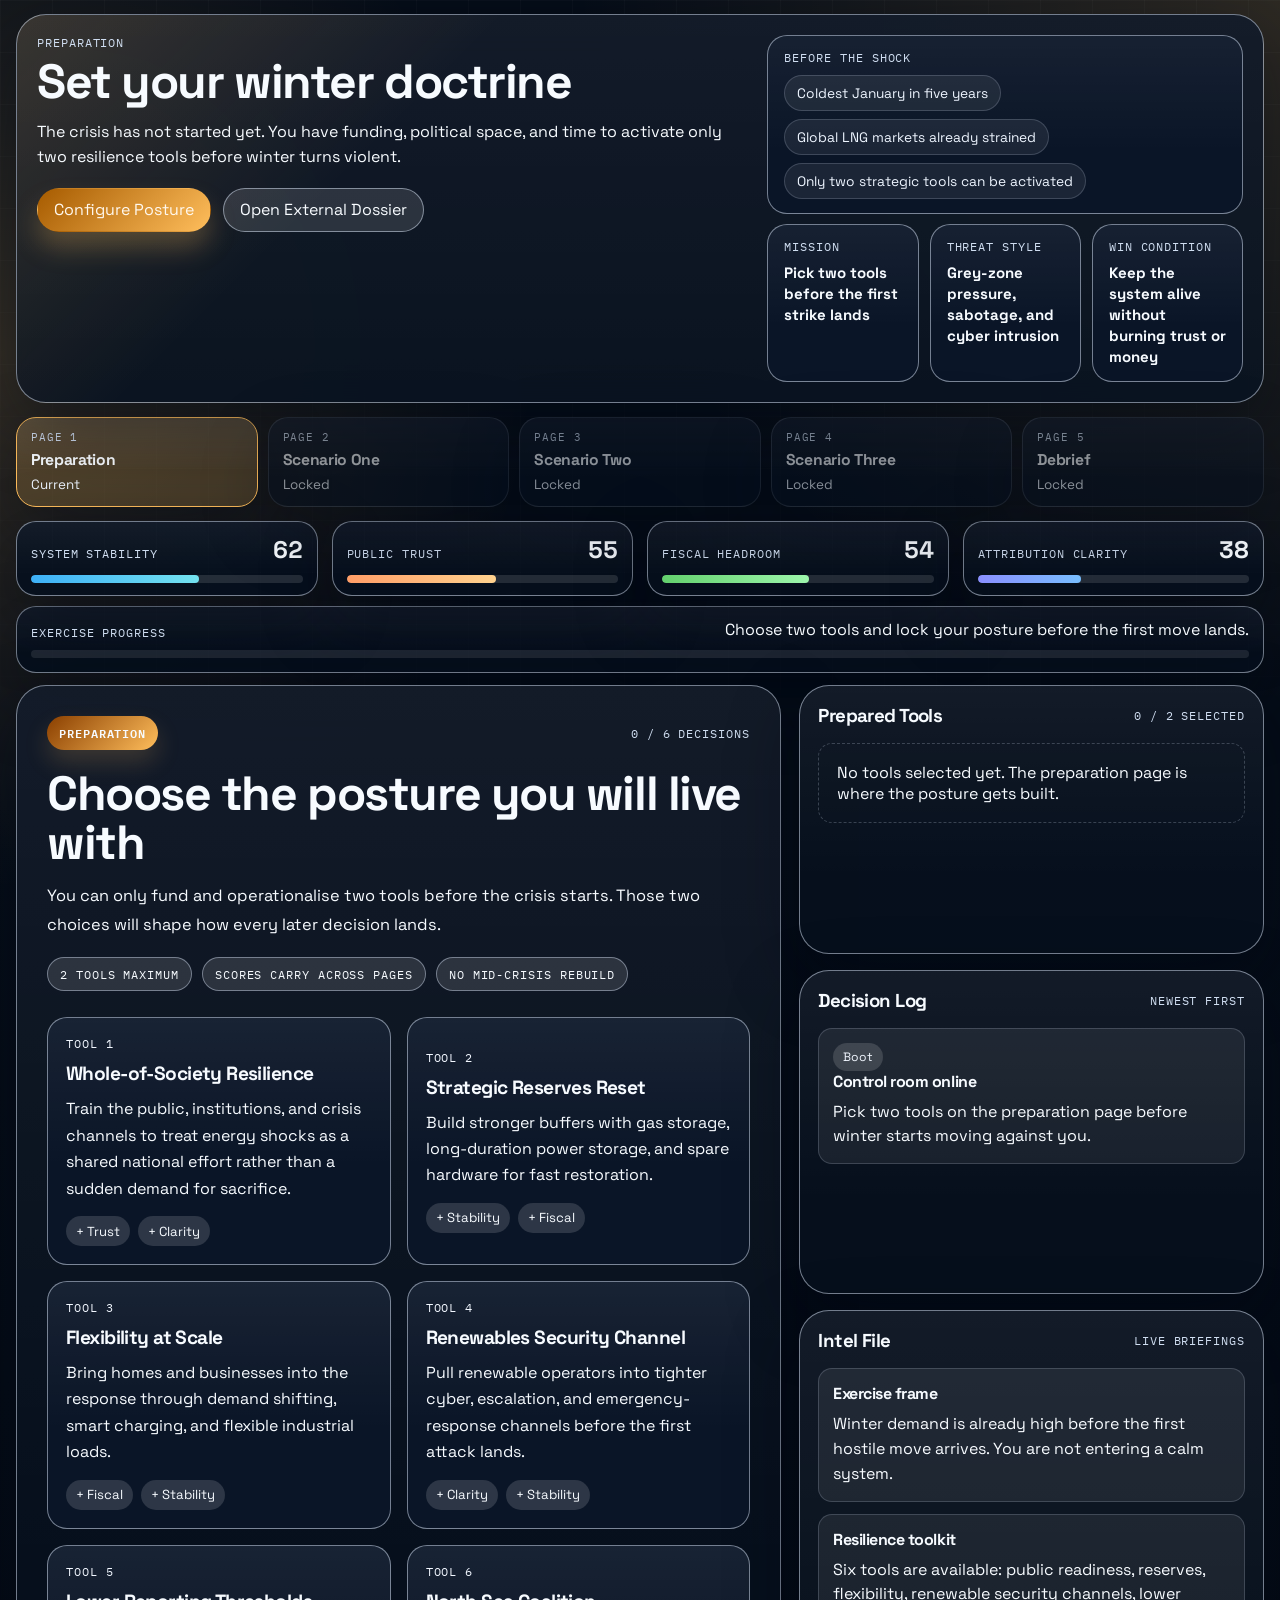
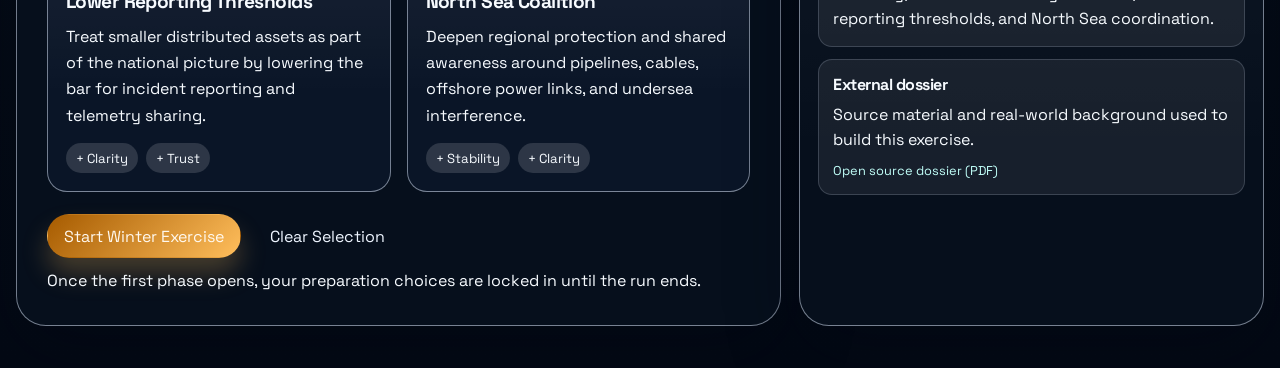
==== index.html @ a624d45d "New game" ====
<!doctype html>
<html lang="en">
  <head>
    <meta charset="utf-8" />
    <meta name="viewport" content="width=device-width, initial-scale=1" />
    <title>Grey Zone Grid | Preparation</title>
    <link rel="preconnect" href="https://fonts.googleapis.com" />
    <link rel="preconnect" href="https://fonts.gstatic.com" crossorigin />
    <link
      href="https://fonts.googleapis.com/css2?family=IBM+Plex+Mono:wght@400;500;600&family=Space+Grotesk:wght@400;500;700&display=swap"
      rel="stylesheet"
    />
    <link rel="stylesheet" href="styles.css?v=20260312l" />
  </head>
  <body data-page="prep">
    <div class="app-shell">
      <header class="hero">
        <div class="hero-copy">
          <p class="eyebrow" id="pageEyebrow"></p>
          <h1 id="pageHeading"></h1>
          <p class="hero-dek" id="pageDek"></p>
          <div class="hero-actions" id="heroActions"></div>
        </div>

        <div class="hero-side">
          <div class="schematic-card">
            <p class="mini-label" id="pageContextLabel"></p>
            <div class="schematic-grid" aria-hidden="true">
              <span class="schematic-node node-gas"></span>
              <span class="schematic-node node-grid"></span>
              <span class="schematic-node node-wind"></span>
              <span class="schematic-node node-terminal"></span>
              <span class="schematic-line line-one"></span>
              <span class="schematic-line line-two"></span>
              <span class="schematic-line line-three"></span>
            </div>
            <ul class="scenario-list" id="pageContextList"></ul>
          </div>

          <div class="hero-stat-grid" id="pageStatGrid"></div>
        </div>
      </header>

      <nav class="phase-nav" id="phaseNav" aria-label="Game phases"></nav>

      <main class="control-room" id="game">
        <section class="metric-strip" aria-label="Current resilience scores">
          <article class="metric-card metric-stability">
            <div class="metric-head">
              <span class="metric-label">System Stability</span>
              <span class="metric-value" id="metric-stability-value">62</span>
            </div>
            <div class="metric-bar">
              <span class="metric-fill" id="metric-stability-fill"></span>
            </div>
            <p class="metric-copy" id="metric-stability-copy"></p>
          </article>

          <article class="metric-card metric-trust">
            <div class="metric-head">
              <span class="metric-label">Public Trust</span>
              <span class="metric-value" id="metric-trust-value">55</span>
            </div>
            <div class="metric-bar">
              <span class="metric-fill" id="metric-trust-fill"></span>
            </div>
            <p class="metric-copy" id="metric-trust-copy"></p>
          </article>

          <article class="metric-card metric-fiscal">
            <div class="metric-head">
              <span class="metric-label">Fiscal Headroom</span>
              <span class="metric-value" id="metric-fiscal-value">54</span>
            </div>
            <div class="metric-bar">
              <span class="metric-fill" id="metric-fiscal-fill"></span>
            </div>
            <p class="metric-copy" id="metric-fiscal-copy"></p>
          </article>

          <article class="metric-card metric-clarity">
            <div class="metric-head">
              <span class="metric-label">Attribution Clarity</span>
              <span class="metric-value" id="metric-clarity-value">38</span>
            </div>
            <div class="metric-bar">
              <span class="metric-fill" id="metric-clarity-fill"></span>
            </div>
            <p class="metric-copy" id="metric-clarity-copy"></p>
          </article>
        </section>

        <section class="progress-panel">
          <div class="progress-head">
            <p class="mini-label">Exercise Progress</p>
            <p class="progress-text" id="progressText"></p>
          </div>
          <div class="progress-track" aria-hidden="true">
            <span class="progress-fill" id="progressFill"></span>
          </div>
        </section>

        <section class="room-grid">
          <section class="stage-panel" aria-live="polite">
            <div class="stage-header">
              <span class="phase-chip" id="phaseChip"></span>
              <span class="event-counter" id="eventCounter"></span>
            </div>
            <h2 class="stage-title" id="stageTitle"></h2>
            <p class="stage-lead" id="stageLead"></p>
            <div class="signal-row" id="signalRow"></div>
            <div class="stage-body" id="stageBody"></div>
          </section>

          <aside class="sidebar">
            <section class="panel">
              <div class="panel-head">
                <h3>Prepared Tools</h3>
                <span class="panel-meta" id="toolCounter"></span>
              </div>
              <div class="tool-summary" id="toolSummary"></div>
            </section>

            <section class="panel">
              <div class="panel-head">
                <h3>Decision Log</h3>
                <span class="panel-meta">Newest first</span>
              </div>
              <div class="log-list" id="decisionLog"></div>
            </section>

            <section class="panel">
              <div class="panel-head">
                <h3>Intel File</h3>
                <span class="panel-meta">Live briefings</span>
              </div>
              <div class="source-list" id="sourceList"></div>
            </section>
          </aside>
        </section>
      </main>
    </div>

    <script src="app.js?v=20260312j"></script>
  </body>
</html>
---- styles.css ----
:root {
  --bg: #07111f;
  --bg-alt: #0d1a2d;
  --panel: rgba(7, 16, 30, 0.96);
  --panel-strong: rgba(11, 22, 40, 0.99);
  --panel-soft: rgba(255, 255, 255, 0.05);
  --line: rgba(189, 210, 236, 0.24);
  --line-strong: rgba(221, 234, 252, 0.5);
  --ink: #f7fbff;
  --muted: #d0def1;
  --muted-strong: #eef5ff;
  --muted-soft: #afc2db;
  --teal: #64d6d6;
  --amber: #ffbe5c;
  --red: #ff7270;
  --green: #59cf84;
  --blue: #6da8ff;
  --violet: #8d95ff;
  --tag-ink: #f2f7ff;
  --phase-glow: rgba(255, 190, 92, 0.16);
  --phase-chip-start: #8a3f00;
  --phase-chip-end: #ffbe5c;
  --phase-soft: rgba(255, 190, 92, 0.18);
  --shadow: 0 24px 70px rgba(1, 8, 19, 0.42);
  --radius-xl: 30px;
  --radius-lg: 20px;
  --radius-md: 14px;
  --radius-sm: 10px;
}

* {
  box-sizing: border-box;
}

html {
  scroll-behavior: smooth;
}

html,
body {
  margin: 0;
  min-height: 100%;
}

body {
  color: var(--ink);
  font-family: "Space Grotesk", system-ui, sans-serif;
  background:
    radial-gradient(circle at top right, var(--phase-glow), transparent 30%),
    radial-gradient(circle at left 18%, var(--phase-soft), transparent 26%),
    linear-gradient(180deg, #050d18 0%, #050d18 40%, #030914 100%);
}

body[data-page="prep"] {
  --phase-glow: rgba(255, 190, 92, 0.16);
  --phase-chip-start: #8a3f00;
  --phase-chip-end: #ffbe5c;
  --phase-soft: rgba(255, 190, 92, 0.18);
}

body[data-page="scenario-one"] {
  --phase-glow: rgba(255, 114, 112, 0.18);
  --phase-chip-start: #7d1e2f;
  --phase-chip-end: #ff7270;
  --phase-soft: rgba(255, 114, 112, 0.18);
}

body[data-page="scenario-two"] {
  --phase-glow: rgba(100, 214, 214, 0.18);
  --phase-chip-start: #036f7b;
  --phase-chip-end: #64d6d6;
  --phase-soft: rgba(100, 214, 214, 0.18);
}

body[data-page="scenario-three"] {
  --phase-glow: rgba(109, 168, 255, 0.2);
  --phase-chip-start: #214aa8;
  --phase-chip-end: #6da8ff;
  --phase-soft: rgba(109, 168, 255, 0.18);
}

body[data-page="debrief"] {
  --phase-glow: rgba(141, 149, 255, 0.18);
  --phase-chip-start: #4f52c6;
  --phase-chip-end: #8d95ff;
  --phase-soft: rgba(141, 149, 255, 0.18);
}

body::before {
  content: "";
  position: fixed;
  inset: 0;
  pointer-events: none;
  background:
    linear-gradient(rgba(255, 255, 255, 0.03) 1px, transparent 1px),
    linear-gradient(90deg, rgba(255, 255, 255, 0.03) 1px, transparent 1px);
  background-size: 52px 52px;
  mask-image: linear-gradient(180deg, rgba(0, 0, 0, 0.8), transparent);
}

a {
  color: inherit;
}

button,
input,
select,
textarea {
  font: inherit;
  color: inherit;
}

.app-shell {
  width: min(1480px, calc(100% - 32px));
  margin: 0 auto;
  padding: 14px 0 42px;
}

.hero {
  display: grid;
  grid-template-columns: minmax(0, 1.2fr) minmax(340px, 0.8fr);
  gap: 17px;
  padding: clamp(14px, 2.2vw, 20px);
  border: 1px solid var(--line-strong);
  border-radius: var(--radius-xl);
  background:
    linear-gradient(135deg, var(--phase-glow), transparent 30%),
    linear-gradient(180deg, rgba(255, 255, 255, 0.05), rgba(255, 255, 255, 0.015)),
    var(--panel);
  box-shadow: var(--shadow);
  backdrop-filter: blur(20px);
}

.hero-copy {
  max-width: 860px;
}

.eyebrow,
.mini-label,
.metric-label,
.phase-chip,
.event-counter,
.panel-meta,
.signal-pill,
.tool-tag,
.delta-chip,
.ending-score-label,
.result-kicker,
.choice-tag {
  font-family: "IBM Plex Mono", ui-monospace, monospace;
  letter-spacing: 0.08em;
  text-transform: uppercase;
}

.eyebrow,
.mini-label,
.panel-meta {
  color: var(--muted);
  font-size: 0.73rem;
}

h1,
h2,
h3,
h4,
p {
  margin: 0;
}

h1,
h2,
h3,
h4 {
  letter-spacing: -0.03em;
}

h1 {
  margin-top: 8px;
  font-size: clamp(2rem, 4.4vw, 3rem);
  line-height: 1;
}

.hero-dek {
  margin-top: 14px;
  max-width: 74ch;
  color: var(--ink);
  font-size: 1rem;
  line-height: 1.55;
}

.hero-actions {
  display: flex;
  flex-wrap: wrap;
  gap: 12px;
  margin-top: 18px;
}

.primary-button,
.secondary-button,
.ghost-button,
.secondary-link {
  display: inline-flex;
  align-items: center;
  justify-content: center;
  gap: 10px;
  min-height: 44px;
  padding: 0 16px;
  border-radius: 999px;
  border: 1px solid transparent;
  text-decoration: none;
  cursor: pointer;
  transition:
    transform 160ms ease,
    border-color 160ms ease,
    background-color 160ms ease,
    color 160ms ease,
    box-shadow 160ms ease;
}

.primary-button {
  background: linear-gradient(135deg, #a65b00, #ffbe5c);
  color: #fff8ee;
  box-shadow: 0 16px 26px rgba(255, 190, 92, 0.25);
}

.secondary-button,
.secondary-link {
  border-color: var(--line-strong);
  color: var(--ink);
  background: rgba(255, 255, 255, 0.12);
}

.ghost-button {
  border-color: transparent;
  color: var(--muted-strong);
  background: transparent;
}

.primary-button:hover,
.secondary-button:hover,
.ghost-button:hover,
.secondary-link:hover {
  transform: translateY(-1px);
}

.hero-side {
  display: grid;
  grid-template-columns: 1fr;
  gap: 10px;
  align-items: start;
}

.schematic-card,
.hero-stat {
  position: relative;
  overflow: hidden;
  border-radius: var(--radius-lg);
  border: 1px solid var(--line-strong);
  background:
    linear-gradient(180deg, rgba(255, 255, 255, 0.05), transparent 65%),
    var(--panel-strong);
}

.schematic-card {
  display: grid;
  gap: 10px;
  padding: 14px 16px;
}

.schematic-grid {
  display: none;
}

.schematic-node,
.schematic-line {
  position: absolute;
}

.schematic-node {
  width: 14px;
  height: 14px;
  border-radius: 999px;
  box-shadow: 0 0 0 8px rgba(255, 255, 255, 0.02);
}

.node-gas {
  top: 18px;
  left: 24px;
  background: var(--red);
}

.node-grid {
  top: 40px;
  left: 116px;
  background: var(--amber);
}

.node-wind {
  top: 22px;
  right: 30px;
  background: var(--teal);
}

.node-terminal {
  bottom: 16px;
  right: 78px;
  background: var(--blue);
}

.schematic-line {
  height: 2px;
  border-radius: 999px;
  background: linear-gradient(90deg, rgba(255, 255, 255, 0.1), rgba(255, 255, 255, 0.4));
  transform-origin: left center;
}

.line-one {
  top: 24px;
  left: 36px;
  width: 92px;
  transform: rotate(15deg);
}

.line-two {
  top: 46px;
  left: 130px;
  width: 110px;
  transform: rotate(-10deg);
}

.line-three {
  top: 58px;
  left: 126px;
  width: 74px;
  transform: rotate(33deg);
}

.scenario-list {
  display: flex;
  flex-wrap: wrap;
  gap: 8px;
  padding: 0;
  margin: 0;
  list-style: none;
  color: var(--muted-strong);
  font-size: 0.86rem;
}

.scenario-list li {
  padding: 8px 12px;
  border-radius: 999px;
  border: 1px solid rgba(221, 234, 252, 0.18);
  background: rgba(255, 255, 255, 0.07);
}

.scenario-list li::before {
  display: none;
}

.hero-stat-grid {
  display: grid;
  grid-template-columns: repeat(3, minmax(0, 1fr));
  gap: 11px;
}

.hero-stat {
  display: flex;
  flex-direction: column;
  justify-content: flex-start;
  padding: 14px 16px;
}

.hero-stat strong {
  display: block;
  margin-top: 8px;
  font-size: 0.94rem;
  line-height: 1.4;
  color: var(--ink);
}

.phase-nav {
  display: grid;
  grid-template-columns: repeat(5, minmax(0, 1fr));
  gap: 10px;
  margin-top: 14px;
}

.phase-nav-link {
  display: grid;
  gap: 6px;
  min-height: 72px;
  padding: 12px 14px;
  border-radius: var(--radius-lg);
  border: 1px solid rgba(221, 234, 252, 0.16);
  background:
    linear-gradient(180deg, rgba(255, 255, 255, 0.05), transparent 68%),
    rgba(8, 18, 33, 0.92);
  color: var(--ink);
  text-decoration: none;
  box-shadow: var(--shadow);
}

.phase-nav-link.is-current {
  border-color: var(--phase-chip-end);
  background:
    linear-gradient(180deg, rgba(255, 255, 255, 0.08), transparent 60%),
    var(--phase-soft);
}

.phase-nav-link.is-complete {
  border-color: rgba(89, 207, 132, 0.4);
}

.phase-nav-link.is-locked {
  opacity: 0.55;
  cursor: not-allowed;
}

.phase-nav-step {
  color: var(--muted);
  font-size: 0.7rem;
  font-family: "IBM Plex Mono", ui-monospace, monospace;
  letter-spacing: 0.08em;
  text-transform: uppercase;
}

.phase-nav-label {
  font-size: 0.98rem;
  font-weight: 700;
  letter-spacing: -0.02em;
}

.phase-nav-status {
  color: var(--muted-strong);
  font-size: 0.84rem;
  line-height: 1.35;
}

.control-room {
  margin-top: 14px;
}

.metric-strip {
  display: grid;
  grid-template-columns: repeat(4, minmax(0, 1fr));
  gap: 14px;
}

.metric-card,
.progress-panel,
.stage-panel,
.panel {
  border: 1px solid var(--line-strong);
  background:
    linear-gradient(180deg, rgba(255, 255, 255, 0.05), transparent 72%),
    var(--panel);
  box-shadow: var(--shadow);
}

.metric-card {
  padding: 12px 14px;
  border-radius: var(--radius-lg);
}

.metric-head {
  display: flex;
  align-items: baseline;
  justify-content: space-between;
  gap: 12px;
}

.metric-label {
  font-size: 0.72rem;
  color: var(--muted);
}

.metric-value {
  font-size: 1.5rem;
  font-weight: 700;
  font-variant-numeric: tabular-nums;
}

.metric-bar {
  position: relative;
  overflow: hidden;
  height: 8px;
  margin-top: 10px;
  border-radius: 999px;
  background: rgba(255, 255, 255, 0.12);
}

.metric-fill {
  display: block;
  height: 100%;
  border-radius: inherit;
  width: 0;
}

.metric-stability .metric-fill {
  background: linear-gradient(90deg, #3db0f7, #73e2ef);
}

.metric-trust .metric-fill {
  background: linear-gradient(90deg, #ff9d67, #ffd28e);
}

.metric-fiscal .metric-fill {
  background: linear-gradient(90deg, #63d06d, #9df6ac);
}

.metric-clarity .metric-fill {
  background: linear-gradient(90deg, #8a8fff, #78beff);
}

.metric-copy {
  display: none;
}

.progress-panel {
  margin-top: 10px;
  padding: 12px 14px 14px;
  border-radius: var(--radius-lg);
}

.progress-head {
  display: flex;
  justify-content: space-between;
  gap: 16px;
  align-items: flex-end;
}

.progress-text {
  max-width: 70ch;
  color: var(--ink);
}

.progress-track {
  margin-top: 10px;
  overflow: hidden;
  height: 8px;
  border-radius: 999px;
  background: rgba(255, 255, 255, 0.1);
}

.progress-fill {
  display: block;
  height: 100%;
  width: 0;
  border-radius: inherit;
  background: linear-gradient(90deg, var(--phase-chip-start), var(--phase-chip-end));
  transition: width 220ms ease;
}

.room-grid {
  display: grid;
  grid-template-columns: minmax(0, 1.35fr) minmax(320px, 0.82fr);
  gap: 18px;
  margin-top: 12px;
}

.stage-panel,
.panel {
  border-radius: var(--radius-xl);
}

.stage-panel {
  padding: clamp(22px, 3.5vw, 30px);
  min-height: 720px;
}

.stage-header {
  display: flex;
  justify-content: space-between;
  gap: 18px;
  align-items: center;
}

.phase-chip {
  display: inline-flex;
  align-items: center;
  min-height: 34px;
  padding: 0 12px;
  border-radius: 999px;
  color: var(--ink);
  font-size: 0.72rem;
  font-weight: 600;
  background: linear-gradient(135deg, var(--phase-chip-start), var(--phase-chip-end));
  box-shadow: 0 12px 24px var(--phase-soft);
}

.event-counter {
  color: var(--muted);
  font-size: 0.76rem;
}

.stage-title {
  margin-top: 20px;
  font-size: clamp(2rem, 4vw, 3rem);
  line-height: 1.02;
}

.stage-lead {
  margin-top: 14px;
  max-width: 70ch;
  color: var(--ink);
  font-size: 1.02rem;
  line-height: 1.75;
}

.signal-row {
  display: flex;
  flex-wrap: wrap;
  gap: 10px;
  margin-top: 18px;
}

.signal-pill {
  display: inline-flex;
  align-items: center;
  min-height: 34px;
  padding: 0 12px;
  border-radius: 999px;
  border: 1px solid rgba(221, 234, 252, 0.42);
  background: rgba(255, 255, 255, 0.12);
  color: var(--ink);
  font-size: 0.72rem;
}

.stage-body {
  margin-top: 26px;
}

.prep-grid,
.choice-grid,
.debrief-grid,
.history-grid,
.insight-grid,
.recommendation-grid {
  display: grid;
  gap: 16px;
}

.prep-grid {
  grid-template-columns: repeat(2, minmax(0, 1fr));
}

.tool-card,
.choice-card,
.result-card,
.ending-card,
.insight-card,
.history-card,
.recommendation-card {
  border-radius: var(--radius-lg);
  border: 1px solid var(--line-strong);
  background:
    linear-gradient(180deg, rgba(255, 255, 255, 0.06), transparent 60%),
    var(--panel-strong);
}

.tool-card {
  padding: 18px;
  color: var(--ink);
  text-align: left;
  cursor: pointer;
  transition:
    transform 160ms ease,
    border-color 160ms ease,
    box-shadow 160ms ease,
    opacity 160ms ease;
}

.tool-card:hover,
.choice-card:hover {
  transform: translateY(-2px);
}

.tool-card.is-selected {
  border-color: rgba(255, 190, 92, 0.78);
  box-shadow: 0 0 0 1px rgba(255, 190, 92, 0.3) inset;
}

.tool-card.is-disabled {
  opacity: 0.72;
}

.tool-tag,
.choice-tag,
.result-kicker {
  color: var(--tag-ink);
  font-size: 0.72rem;
}

.tool-title,
.choice-title,
.result-title,
.ending-title,
.insight-title,
.recommendation-title {
  margin-top: 10px;
  font-size: 1.2rem;
}

.tool-copy,
.choice-copy,
.result-copy,
.insight-copy,
.history-copy,
.recommendation-copy,
.stage-note,
.score-summary {
  margin-top: 10px;
  color: var(--ink);
  line-height: 1.65;
}

.effect-list,
.bonus-list,
.recommendation-list {
  display: flex;
  flex-wrap: wrap;
  gap: 8px;
  margin-top: 14px;
}

.effect-pill,
.bonus-pill,
.summary-pill {
  display: inline-flex;
  align-items: center;
  min-height: 30px;
  padding: 0 10px;
  border-radius: 999px;
  background: rgba(255, 255, 255, 0.14);
  color: var(--ink);
  font-size: 0.82rem;
}

.prep-actions,
.result-actions,
.debrief-actions {
  display: flex;
  flex-wrap: wrap;
  gap: 12px;
  margin-top: 22px;
}

.stage-note {
  max-width: 70ch;
}

.choice-grid {
  grid-template-columns: repeat(3, minmax(0, 1fr));
}

.choice-card {
  display: flex;
  flex-direction: column;
  align-items: flex-start;
  width: 100%;
  padding: 18px;
  color: var(--ink);
  text-align: left;
  cursor: pointer;
  transition:
    transform 160ms ease,
    border-color 160ms ease,
    box-shadow 160ms ease;
}

.choice-card:focus-visible,
.tool-card:focus-visible,
.primary-button:focus-visible,
.secondary-button:focus-visible,
.ghost-button:focus-visible {
  outline: 2px solid #f8d186;
  outline-offset: 2px;
}

.choice-card strong,
.tool-card strong {
  font-weight: 700;
}

.choice-footer {
  margin-top: auto;
  padding-top: 14px;
  width: 100%;
}

.choice-synergy {
  color: #b5fff8;
  font-size: 0.9rem;
}

.sidebar {
  display: grid;
  gap: 16px;
}

.panel {
  padding: 18px;
}

.panel-head {
  display: flex;
  justify-content: space-between;
  gap: 12px;
  align-items: center;
}

.tool-summary,
.log-list,
.source-list {
  display: grid;
  gap: 12px;
  margin-top: 16px;
}

.summary-card,
.log-item,
.source-item {
  border-radius: var(--radius-md);
  border: 1px solid rgba(221, 234, 252, 0.18);
  background: rgba(255, 255, 255, 0.07);
}

.summary-card {
  padding: 14px;
}

.summary-card h4,
.log-item h4,
.source-item h4 {
  font-size: 1rem;
}

.summary-card p,
.log-item p,
.source-item p {
  margin-top: 8px;
  color: var(--ink);
  line-height: 1.55;
}

.log-item,
.source-item {
  padding: 14px;
}

.log-tag {
  display: inline-flex;
  align-items: center;
  min-height: 28px;
  padding: 0 10px;
  border-radius: 999px;
  background: rgba(255, 255, 255, 0.14);
  color: var(--tag-ink);
  font-size: 0.76rem;
}

.source-meta {
  margin-top: 10px;
  color: var(--muted);
  font-size: 0.8rem;
}

.result-card {
  padding: 22px;
}

.delta-row {
  display: flex;
  flex-wrap: wrap;
  gap: 10px;
  margin-top: 16px;
}

.delta-chip {
  display: inline-flex;
  align-items: center;
  min-height: 36px;
  padding: 0 12px;
  border-radius: 999px;
  font-size: 0.76rem;
}

.delta-chip.is-positive {
  background: rgba(89, 207, 132, 0.18);
  color: #d7ffe2;
  border: 1px solid rgba(89, 207, 132, 0.36);
}

.delta-chip.is-negative {
  background: rgba(255, 114, 112, 0.18);
  color: #ffd3d2;
  border: 1px solid rgba(255, 114, 112, 0.36);
}

.bonus-block {
  margin-top: 18px;
  padding-top: 18px;
  border-top: 1px solid rgba(221, 234, 252, 0.18);
}

.bonus-stack {
  display: grid;
  gap: 10px;
  margin-top: 12px;
}

.bonus-item {
  padding: 12px 14px;
  border-radius: var(--radius-md);
  background: rgba(100, 214, 214, 0.18);
  color: var(--ink);
}

.scoreboard {
  display: grid;
  grid-template-columns: repeat(4, minmax(0, 1fr));
  gap: 12px;
  margin-top: 22px;
}

.score-card {
  padding: 14px;
  border-radius: var(--radius-md);
  background: rgba(255, 255, 255, 0.1);
  border: 1px solid rgba(221, 234, 252, 0.18);
}

.score-card strong {
  display: block;
  margin-top: 10px;
  font-size: 1.4rem;
}

.score-card-scale {
  margin-top: 8px;
  color: var(--ink);
  font-size: 0.86rem;
}

.ending-card,
.insight-card,
.history-card,
.recommendation-card {
  padding: 18px;
}

.ending-banner {
  display: flex;
  flex-wrap: wrap;
  align-items: flex-end;
  justify-content: space-between;
  gap: 18px;
}

.ending-score {
  min-width: 170px;
  text-align: right;
}

.ending-score-label {
  color: var(--muted);
  font-size: 0.74rem;
}

.ending-score-value {
  margin-top: 8px;
  font-size: clamp(2.8rem, 5vw, 4rem);
  line-height: 0.9;
  font-weight: 700;
}

.debrief-grid {
  margin-top: 24px;
}

.insight-grid,
.recommendation-grid,
.history-grid {
  margin-top: 18px;
  grid-template-columns: repeat(2, minmax(0, 1fr));
}

.history-choice {
  margin-top: 12px;
  color: #fff;
  font-size: 1rem;
}

.summary-row {
  display: flex;
  flex-wrap: wrap;
  gap: 10px;
  margin-top: 14px;
}

.empty-state {
  padding: 18px;
  border-radius: var(--radius-md);
  border: 1px dashed rgba(221, 234, 252, 0.22);
  color: var(--ink);
}

.panel-link {
  color: #c1fff9;
  text-decoration: none;
}

.panel-link:hover {
  text-decoration: underline;
}

@media (max-width: 1200px) {
  .hero,
  .room-grid {
    grid-template-columns: 1fr;
  }

  .hero-side {
    grid-template-columns: 1fr;
  }

  .phase-nav {
    grid-template-columns: repeat(3, minmax(0, 1fr));
  }

  .metric-strip,
  .scoreboard {
    grid-template-columns: repeat(2, minmax(0, 1fr));
  }

  .choice-grid,
  .prep-grid,
  .insight-grid,
  .recommendation-grid,
  .history-grid {
    grid-template-columns: repeat(2, minmax(0, 1fr));
  }

  .stage-panel {
    min-height: auto;
  }
}

@media (max-width: 760px) {
  .app-shell {
    width: min(100% - 20px, 1480px);
    padding-top: 18px;
  }

  .hero-stat-grid,
  .phase-nav {
    grid-template-columns: 1fr;
  }

  .hero,
  .stage-panel,
  .panel,
  .metric-card,
  .progress-panel {
    border-radius: 20px;
  }

  .metric-strip,
  .scoreboard,
  .choice-grid,
  .prep-grid,
  .insight-grid,
  .recommendation-grid,
  .history-grid {
    grid-template-columns: 1fr;
  }

  .progress-head,
  .stage-header,
  .panel-head,
  .ending-banner {
    flex-direction: column;
    align-items: flex-start;
  }

  .ending-score {
    text-align: left;
  }
}
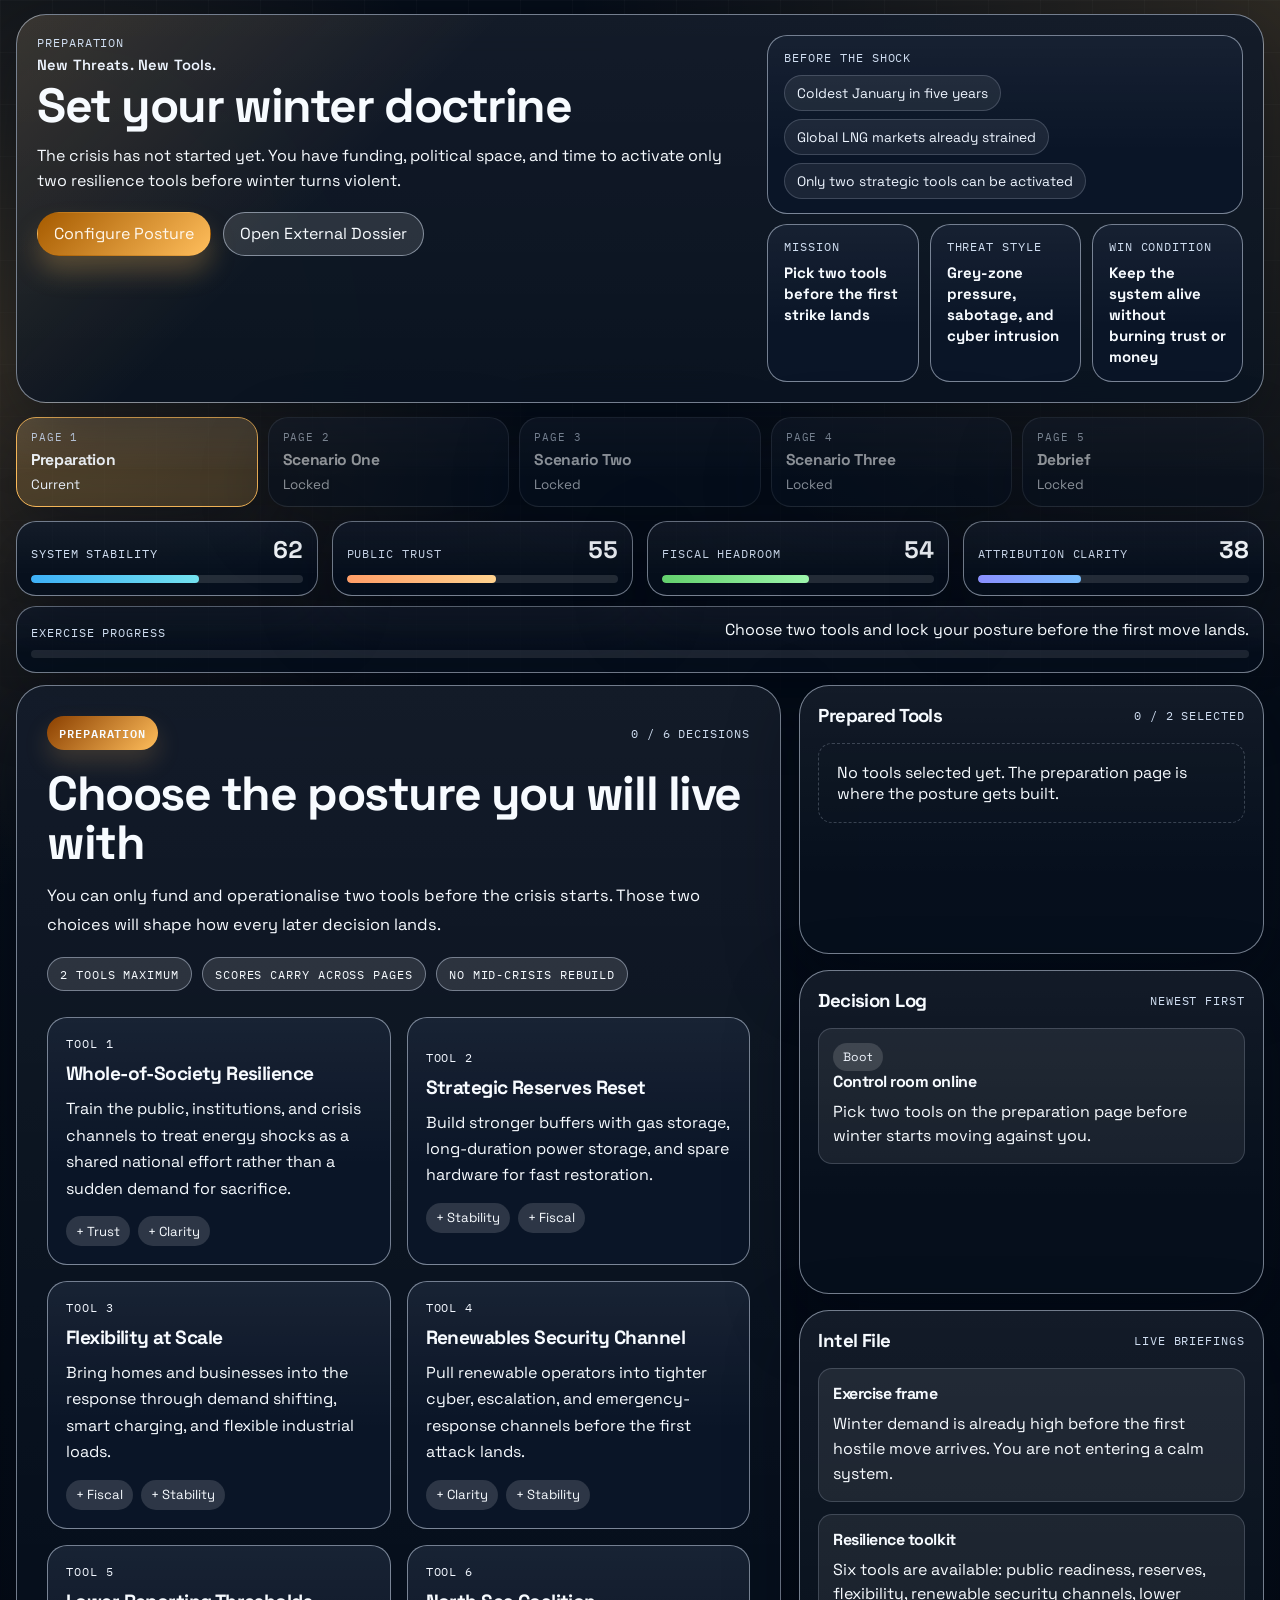
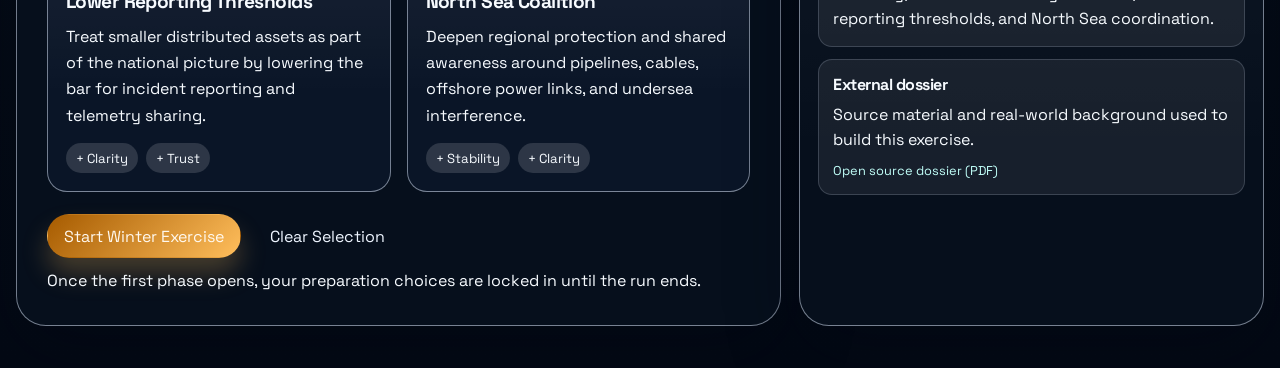
==== commit 31c82956: "UPDATE hero text" ====
--- a/index.html
+++ b/index.html
@@ -10,13 +10,14 @@
       href="https://fonts.googleapis.com/css2?family=IBM+Plex+Mono:wght@400;500;600&family=Space+Grotesk:wght@400;500;700&display=swap"
       rel="stylesheet"
     />
-    <link rel="stylesheet" href="styles.css?v=20260312l" />
+    <link rel="stylesheet" href="styles.css?v=20260312m" />
   </head>
   <body data-page="prep">
     <div class="app-shell">
       <header class="hero">
         <div class="hero-copy">
           <p class="eyebrow" id="pageEyebrow"></p>
+          <p class="hero-theme" id="pageTheme"></p>
           <h1 id="pageHeading"></h1>
           <p class="hero-dek" id="pageDek"></p>
           <div class="hero-actions" id="heroActions"></div>
@@ -141,6 +142,6 @@
       </main>
     </div>
 
-    <script src="app.js?v=20260312j"></script>
+    <script src="app.js?v=20260312m"></script>
   </body>
 </html>
--- a/styles.css
+++ b/styles.css
@@ -159,6 +159,14 @@
   font-size: 0.73rem;
 }
 
+.hero-theme {
+  margin-top: 6px;
+  color: var(--muted-strong);
+  font-size: 0.92rem;
+  font-weight: 600;
+  letter-spacing: 0.01em;
+}
+
 h1,
 h2,
 h3,
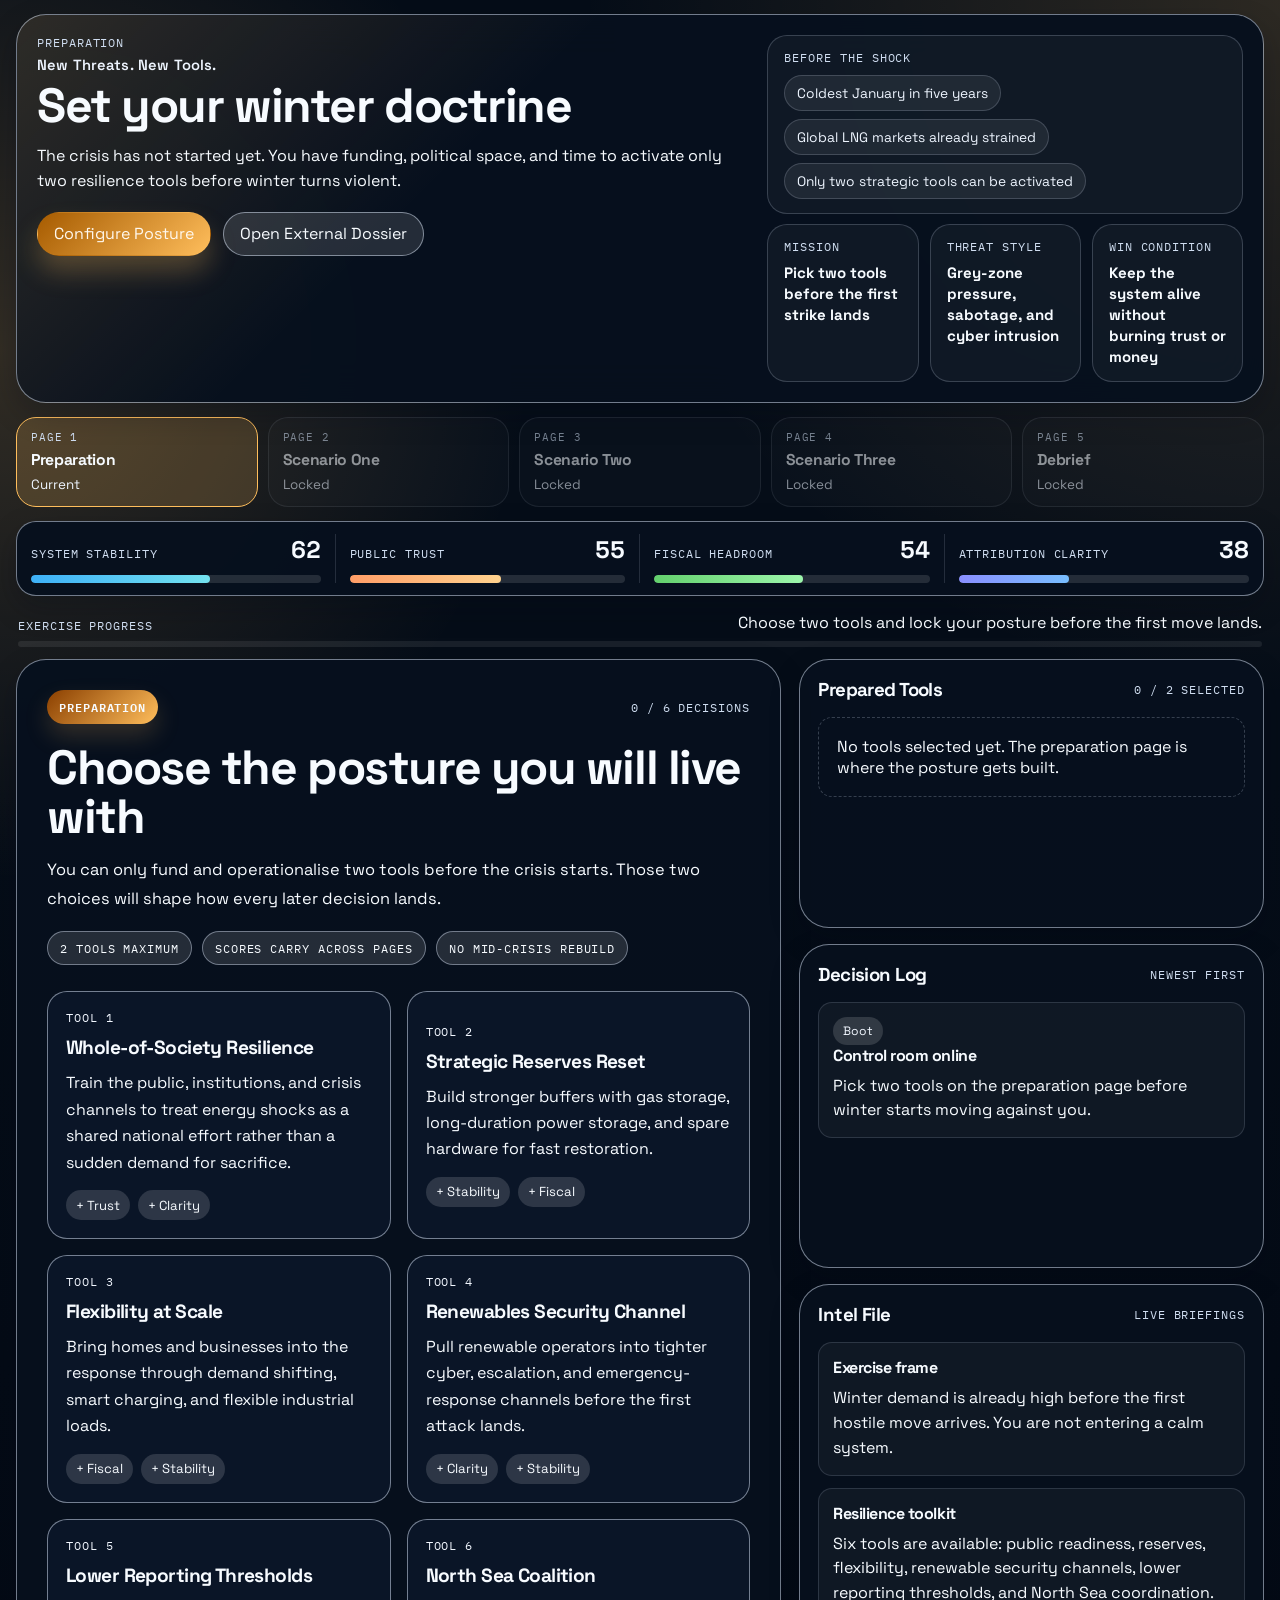
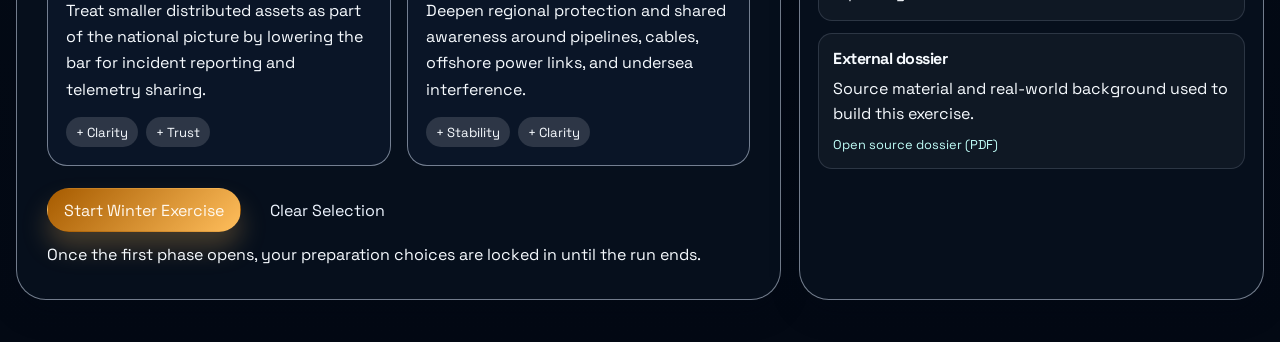
==== commit 75f6f6c8: "updated layout simplifying the layout so its not crowded" ====
--- a/index.html
+++ b/index.html
@@ -10,7 +10,7 @@
       href="https://fonts.googleapis.com/css2?family=IBM+Plex+Mono:wght@400;500;600&family=Space+Grotesk:wght@400;500;700&display=swap"
       rel="stylesheet"
     />
-    <link rel="stylesheet" href="styles.css?v=20260312m" />
+    <link rel="stylesheet" href="styles.css?v=20260312n" />
   </head>
   <body data-page="prep">
     <div class="app-shell">
--- a/styles.css
+++ b/styles.css
@@ -21,7 +21,7 @@
   --phase-chip-start: #8a3f00;
   --phase-chip-end: #ffbe5c;
   --phase-soft: rgba(255, 190, 92, 0.18);
-  --shadow: 0 24px 70px rgba(1, 8, 19, 0.42);
+  --shadow: 0 12px 30px rgba(1, 8, 19, 0.24);
   --radius-xl: 30px;
   --radius-lg: 20px;
   --radius-md: 14px;
@@ -87,15 +87,7 @@
 }
 
 body::before {
-  content: "";
-  position: fixed;
-  inset: 0;
-  pointer-events: none;
-  background:
-    linear-gradient(rgba(255, 255, 255, 0.03) 1px, transparent 1px),
-    linear-gradient(90deg, rgba(255, 255, 255, 0.03) 1px, transparent 1px);
-  background-size: 52px 52px;
-  mask-image: linear-gradient(180deg, rgba(0, 0, 0, 0.8), transparent);
+  display: none;
 }
 
 a {
@@ -123,10 +115,7 @@
   padding: clamp(14px, 2.2vw, 20px);
   border: 1px solid var(--line-strong);
   border-radius: var(--radius-xl);
-  background:
-    linear-gradient(135deg, var(--phase-glow), transparent 30%),
-    linear-gradient(180deg, rgba(255, 255, 255, 0.05), rgba(255, 255, 255, 0.015)),
-    var(--panel);
+  background: linear-gradient(135deg, var(--phase-glow), transparent 36%), var(--panel);
   box-shadow: var(--shadow);
   backdrop-filter: blur(20px);
 }
@@ -263,10 +252,8 @@
   position: relative;
   overflow: hidden;
   border-radius: var(--radius-lg);
-  border: 1px solid var(--line-strong);
-  background:
-    linear-gradient(180deg, rgba(255, 255, 255, 0.05), transparent 65%),
-    var(--panel-strong);
+  border: 1px solid rgba(221, 234, 252, 0.2);
+  background: rgba(255, 255, 255, 0.04);
 }
 
 .schematic-card {
@@ -400,19 +387,15 @@
   padding: 12px 14px;
   border-radius: var(--radius-lg);
   border: 1px solid rgba(221, 234, 252, 0.16);
-  background:
-    linear-gradient(180deg, rgba(255, 255, 255, 0.05), transparent 68%),
-    rgba(8, 18, 33, 0.92);
+  background: rgba(255, 255, 255, 0.04);
   color: var(--ink);
   text-decoration: none;
-  box-shadow: var(--shadow);
+  box-shadow: none;
 }
 
 .phase-nav-link.is-current {
   border-color: var(--phase-chip-end);
-  background:
-    linear-gradient(180deg, rgba(255, 255, 255, 0.08), transparent 60%),
-    var(--phase-soft);
+  background: var(--phase-soft);
 }
 
 .phase-nav-link.is-complete {
@@ -451,7 +434,12 @@
 .metric-strip {
   display: grid;
   grid-template-columns: repeat(4, minmax(0, 1fr));
-  gap: 14px;
+  gap: 0;
+  padding: 12px 14px;
+  border: 1px solid var(--line-strong);
+  border-radius: var(--radius-lg);
+  background: var(--panel);
+  box-shadow: var(--shadow);
 }
 
 .metric-card,
@@ -459,15 +447,26 @@
 .stage-panel,
 .panel {
   border: 1px solid var(--line-strong);
-  background:
-    linear-gradient(180deg, rgba(255, 255, 255, 0.05), transparent 72%),
-    var(--panel);
+  background: var(--panel);
   box-shadow: var(--shadow);
 }
 
 .metric-card {
-  padding: 12px 14px;
-  border-radius: var(--radius-lg);
+  padding: 0 14px;
+  border: 0;
+  border-right: 1px solid rgba(221, 234, 252, 0.14);
+  border-radius: 0;
+  background: transparent;
+  box-shadow: none;
+}
+
+.metric-card:first-child {
+  padding-left: 0;
+}
+
+.metric-card:last-child {
+  padding-right: 0;
+  border-right: 0;
 }
 
 .metric-head {
@@ -525,9 +524,12 @@
 }
 
 .progress-panel {
-  margin-top: 10px;
-  padding: 12px 14px 14px;
-  border-radius: var(--radius-lg);
+  margin-top: 8px;
+  padding: 8px 2px 0;
+  border: 0;
+  border-radius: 0;
+  background: transparent;
+  box-shadow: none;
 }
 
 .progress-head {
@@ -543,11 +545,11 @@
 }
 
 .progress-track {
-  margin-top: 10px;
+  margin-top: 8px;
   overflow: hidden;
-  height: 8px;
+  height: 6px;
   border-radius: 999px;
-  background: rgba(255, 255, 255, 0.1);
+  background: rgba(255, 255, 255, 0.08);
 }
 
 .progress-fill {
@@ -661,9 +663,7 @@
 .recommendation-card {
   border-radius: var(--radius-lg);
   border: 1px solid var(--line-strong);
-  background:
-    linear-gradient(180deg, rgba(255, 255, 255, 0.06), transparent 60%),
-    var(--panel-strong);
+  background: var(--panel-strong);
 }
 
 .tool-card {
@@ -829,8 +829,8 @@
 .log-item,
 .source-item {
   border-radius: var(--radius-md);
-  border: 1px solid rgba(221, 234, 252, 0.18);
-  background: rgba(255, 255, 255, 0.07);
+  border: 1px solid rgba(221, 234, 252, 0.14);
+  background: rgba(255, 255, 255, 0.04);
 }
 
 .summary-card {
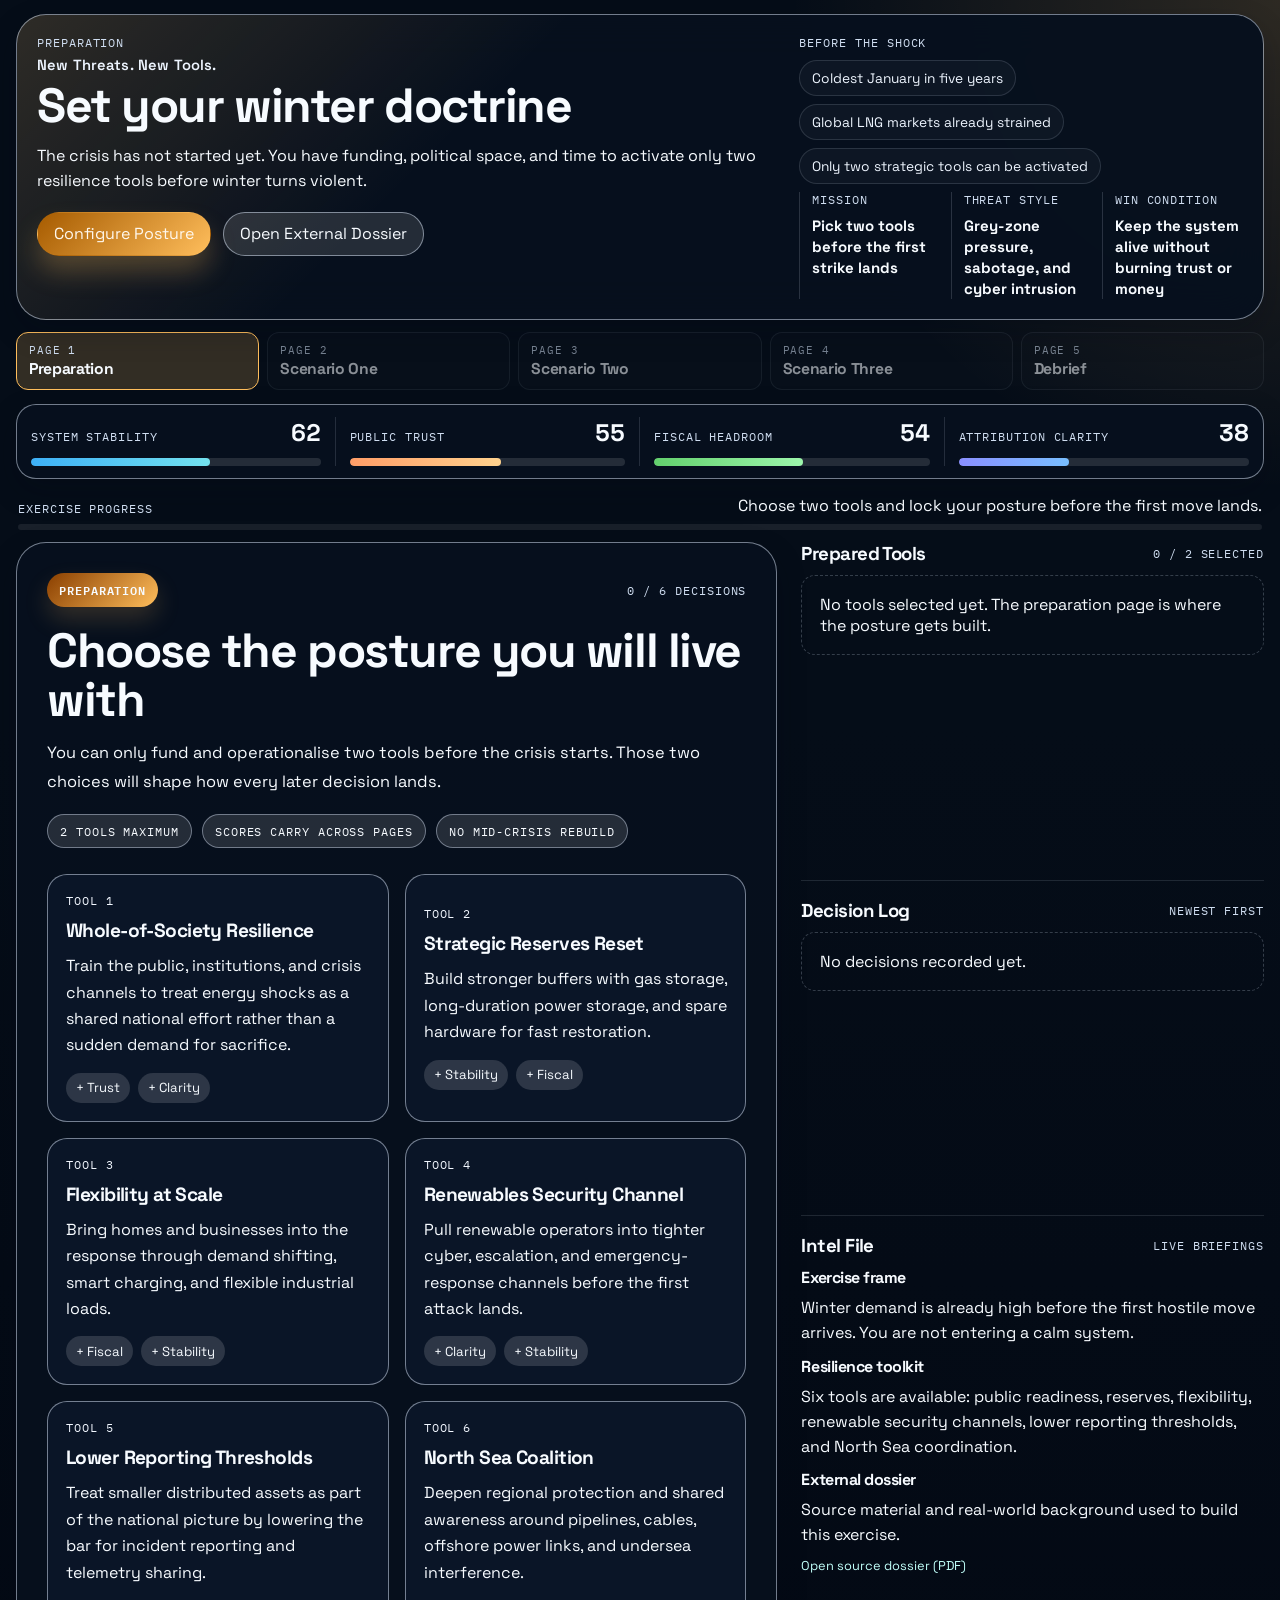
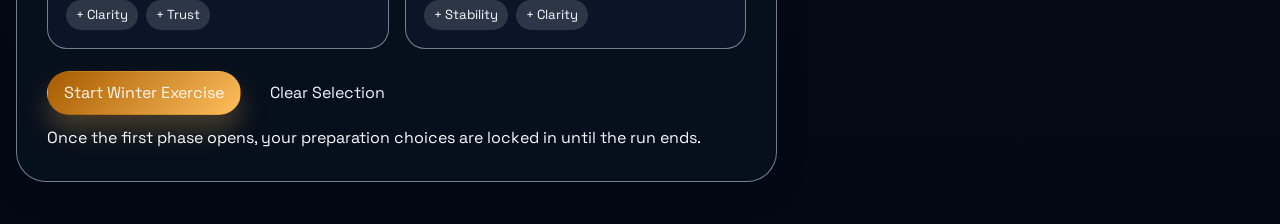
==== commit affe437c: "simplified layout and fix" ====
--- a/index.html
+++ b/index.html
@@ -10,7 +10,7 @@
       href="https://fonts.googleapis.com/css2?family=IBM+Plex+Mono:wght@400;500;600&family=Space+Grotesk:wght@400;500;700&display=swap"
       rel="stylesheet"
     />
-    <link rel="stylesheet" href="styles.css?v=20260312n" />
+    <link rel="stylesheet" href="styles.css?v=20260312o" />
   </head>
   <body data-page="prep">
     <div class="app-shell">
@@ -142,6 +142,6 @@
       </main>
     </div>
 
-    <script src="app.js?v=20260312m"></script>
+    <script src="app.js?v=20260312o"></script>
   </body>
 </html>
--- a/styles.css
+++ b/styles.css
@@ -46,8 +46,7 @@
   color: var(--ink);
   font-family: "Space Grotesk", system-ui, sans-serif;
   background:
-    radial-gradient(circle at top right, var(--phase-glow), transparent 30%),
-    radial-gradient(circle at left 18%, var(--phase-soft), transparent 26%),
+    radial-gradient(circle at top right, var(--phase-glow), transparent 22%),
     linear-gradient(180deg, #050d18 0%, #050d18 40%, #030914 100%);
 }
 
@@ -110,8 +109,8 @@
 
 .hero {
   display: grid;
-  grid-template-columns: minmax(0, 1.2fr) minmax(340px, 0.8fr);
-  gap: 17px;
+  grid-template-columns: minmax(0, 1.35fr) minmax(320px, 0.8fr);
+  gap: 14px;
   padding: clamp(14px, 2.2vw, 20px);
   border: 1px solid var(--line-strong);
   border-radius: var(--radius-xl);
@@ -243,7 +242,7 @@
 .hero-side {
   display: grid;
   grid-template-columns: 1fr;
-  gap: 10px;
+  gap: 8px;
   align-items: start;
 }
 
@@ -251,15 +250,12 @@
 .hero-stat {
   position: relative;
   overflow: hidden;
-  border-radius: var(--radius-lg);
-  border: 1px solid rgba(221, 234, 252, 0.2);
-  background: rgba(255, 255, 255, 0.04);
 }
 
 .schematic-card {
   display: grid;
   gap: 10px;
-  padding: 14px 16px;
+  padding: 0;
 }
 
 .schematic-grid {
@@ -344,8 +340,8 @@
 .scenario-list li {
   padding: 8px 12px;
   border-radius: 999px;
-  border: 1px solid rgba(221, 234, 252, 0.18);
-  background: rgba(255, 255, 255, 0.07);
+  border: 1px solid rgba(221, 234, 252, 0.14);
+  background: rgba(255, 255, 255, 0.03);
 }
 
 .scenario-list li::before {
@@ -355,14 +351,15 @@
 .hero-stat-grid {
   display: grid;
   grid-template-columns: repeat(3, minmax(0, 1fr));
-  gap: 11px;
+  gap: 10px;
 }
 
 .hero-stat {
   display: flex;
   flex-direction: column;
   justify-content: flex-start;
-  padding: 14px 16px;
+  padding: 0 0 0 12px;
+  border-left: 1px solid rgba(221, 234, 252, 0.16);
 }
 
 .hero-stat strong {
@@ -376,18 +373,18 @@
 .phase-nav {
   display: grid;
   grid-template-columns: repeat(5, minmax(0, 1fr));
-  gap: 10px;
-  margin-top: 14px;
+  gap: 8px;
+  margin-top: 12px;
 }
 
 .phase-nav-link {
   display: grid;
-  gap: 6px;
-  min-height: 72px;
-  padding: 12px 14px;
-  border-radius: var(--radius-lg);
-  border: 1px solid rgba(221, 234, 252, 0.16);
-  background: rgba(255, 255, 255, 0.04);
+  gap: 2px;
+  min-height: auto;
+  padding: 10px 12px;
+  border-radius: 12px;
+  border: 1px solid rgba(221, 234, 252, 0.12);
+  background: rgba(255, 255, 255, 0.025);
   color: var(--ink);
   text-decoration: none;
   box-shadow: none;
@@ -422,9 +419,7 @@
 }
 
 .phase-nav-status {
-  color: var(--muted-strong);
-  font-size: 0.84rem;
-  line-height: 1.35;
+  display: none;
 }
 
 .control-room {
@@ -564,7 +559,7 @@
 .room-grid {
   display: grid;
   grid-template-columns: minmax(0, 1.35fr) minmax(320px, 0.82fr);
-  gap: 18px;
+  gap: 24px;
   margin-top: 12px;
 }
 
@@ -803,11 +798,20 @@
 
 .sidebar {
   display: grid;
-  gap: 16px;
+  gap: 18px;
 }
 
 .panel {
-  padding: 18px;
+  padding: 0;
+  border: 0;
+  border-radius: 0;
+  background: transparent;
+  box-shadow: none;
+}
+
+.sidebar .panel + .panel {
+  padding-top: 18px;
+  border-top: 1px solid rgba(221, 234, 252, 0.12);
 }
 
 .panel-head {
@@ -821,20 +825,21 @@
 .log-list,
 .source-list {
   display: grid;
-  gap: 12px;
-  margin-top: 16px;
+  gap: 10px;
+  margin-top: 10px;
 }
 
 .summary-card,
 .log-item,
 .source-item {
-  border-radius: var(--radius-md);
-  border: 1px solid rgba(221, 234, 252, 0.14);
-  background: rgba(255, 255, 255, 0.04);
+  padding: 0;
+  border: 0;
+  border-radius: 0;
+  background: transparent;
 }
 
 .summary-card {
-  padding: 14px;
+  padding: 0;
 }
 
 .summary-card h4,
@@ -853,7 +858,7 @@
 
 .log-item,
 .source-item {
-  padding: 14px;
+  padding: 0;
 }
 
 .log-tag {
@@ -862,7 +867,7 @@
   min-height: 28px;
   padding: 0 10px;
   border-radius: 999px;
-  background: rgba(255, 255, 255, 0.14);
+  background: rgba(255, 255, 255, 0.08);
   color: var(--tag-ink);
   font-size: 0.76rem;
 }
@@ -1034,6 +1039,17 @@
 
   .phase-nav {
     grid-template-columns: repeat(3, minmax(0, 1fr));
+  }
+
+  .hero-stat-grid {
+    grid-template-columns: 1fr;
+  }
+
+  .hero-stat {
+    padding-left: 0;
+    padding-top: 10px;
+    border-left: 0;
+    border-top: 1px solid rgba(221, 234, 252, 0.16);
   }
 
   .metric-strip,
@@ -1083,6 +1099,16 @@
     grid-template-columns: 1fr;
   }
 
+  .metric-card {
+    padding: 10px 0;
+    border-right: 0;
+    border-bottom: 1px solid rgba(221, 234, 252, 0.14);
+  }
+
+  .metric-card:last-child {
+    border-bottom: 0;
+  }
+
   .progress-head,
   .stage-header,
   .panel-head,
